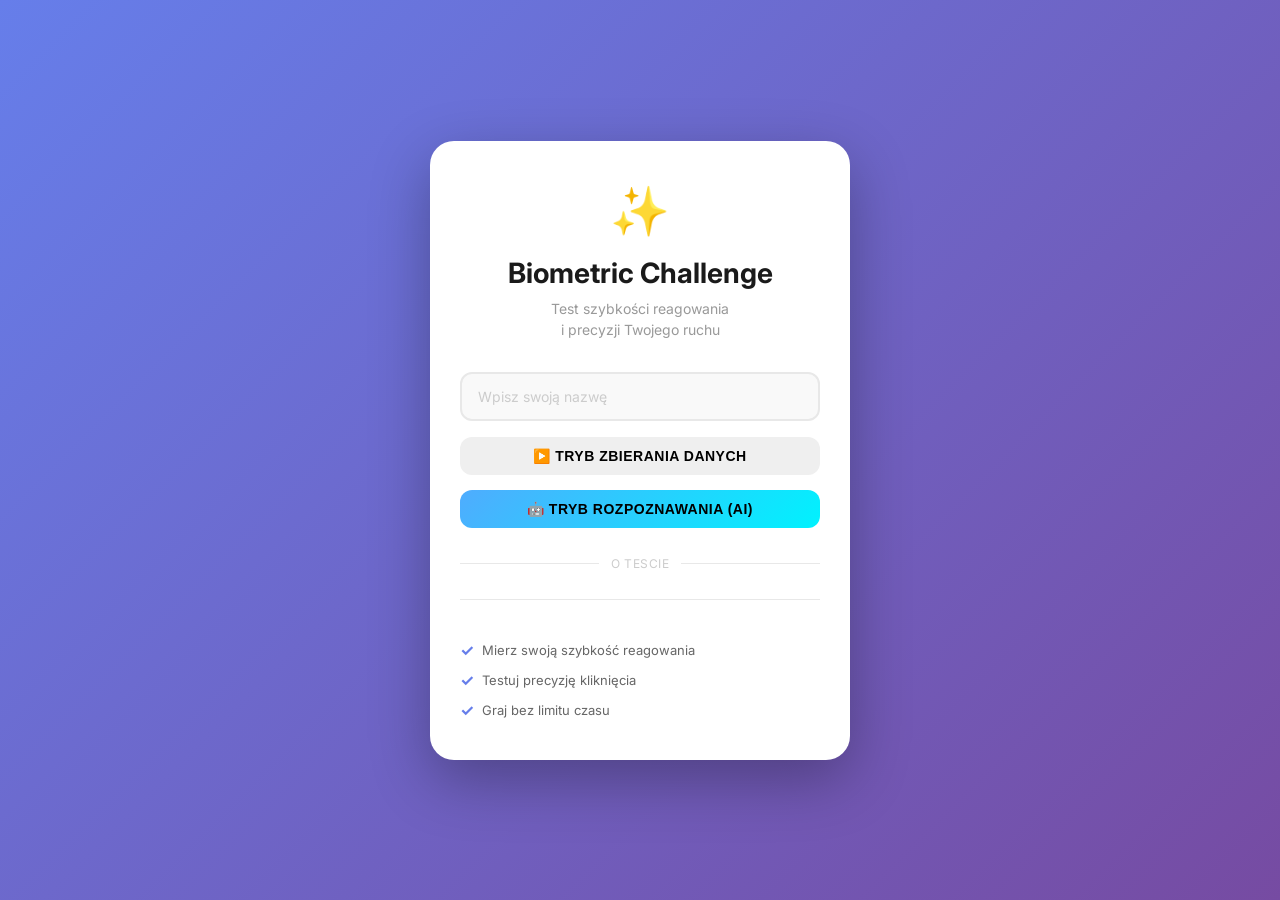
==== templates/login.html @ cdd25be3 "błedna strona rozpoznwaniania bez wprowadzonych agentów" ====
<!DOCTYPE html>
<html lang="pl">
<head>
    <meta charset="UTF-8">
    <meta name="viewport" content="width=device-width, initial-scale=1.0">
    <title>Logowanie - Biometric Challenge</title>
    <link href="https://fonts.googleapis.com/css2?family=Inter:wght@400;500;600;700&display=swap" rel="stylesheet">
    <link rel="stylesheet" href="/static/css/style.css">
</head>
<body>
    <div class="login-container">
        <div class="card">
            <div class="logo">✨</div>
            <h2>Biometric Challenge</h2>
            <p>Test szybkości reagowania<br>i precyzji Twojego ruchu</p>

            <form id="loginForm">
                <input 
                    type="text" 
                    id="username" 
                    placeholder="Wpisz swoją nazwę" 
                    required
                    autocomplete="off"
                >
                <button type="submit">▶️ Tryb Zbierania Danych</button>
            </form>

            <div style="margin-top: 15px;">
                <button onclick="window.location.href='/recognition'" style="background: linear-gradient(135deg, #4facfe 0%, #00f2fe 100%); width: 100%;">🤖 Tryb Rozpoznawania (AI)</button>
            </div>

            <div class="divider">
                <span>O tescie</span>
            </div>

            <div class="features">
                <div class="feature-list">
                    <div class="feature-item">Mierz swoją szybkość reagowania</div>
                    <div class="feature-item">Testuj precyzję kliknięcia</div>
                    <div class="feature-item">Graj bez limitu czasu</div>
                </div>
            </div>
        </div>
    </div>

    <script src="{{ url_for('static', filename='js/auth.js') }}"></script>
</body>
</html>
---- static/css/style.css ----
* {
    margin: 0;
    padding: 0;
    box-sizing: border-box;
}

body {
    font-family: 'Inter', -apple-system, BlinkMacSystemFont, 'Segoe UI', sans-serif;
    background: linear-gradient(135deg, #667eea 0%, #764ba2 100%);
    min-height: 100vh;
    display: flex;
    justify-content: center;
    align-items: center;
    padding: 19px;
}

.container {
    width: 100%;
    max-width: 70vw;
    background: white;
    border-radius: 23px;
    box-shadow: 0 19px 57px rgba(0, 0, 0, 0.3);
    overflow: hidden;
}

.header {
    background: linear-gradient(135deg, #667eea 0%, #764ba2 100%);
    color: white;
    padding: 38px 28px;
    text-align: center;
    position: relative;
}

.header h1 {
    font-size: 26px;
    font-weight: 700;
    margin-bottom: 7px;
}

.header p {
    font-size: 14px;
    opacity: 0.9;
}

.header .user-badge {
    display: inline-block;
    background: rgba(255, 255, 255, 0.2);
    padding: 5px 15px;
    border-radius: 20px;
    margin-top: 12px;
    font-size: 13px;
    backdrop-filter: blur(10px);
}

#logoutBtn {
    position: absolute;
    top: 16px;
    right: 16px;
    background: rgba(255, 255, 255, 0.25);
    color: white;
    padding: 8px 17px;
    border: none;
    border-radius: 8px;
    font-size: 13px;
    cursor: pointer;
    transition: all 0.3s ease;
    text-transform: uppercase;
    letter-spacing: 0.5px;
}

#logoutBtn:hover {
    background: rgba(255, 255, 255, 0.35);
    transform: translateY(-1px);
}

.content {
    padding: 38px 28px;
}

.status-bar {
    background: linear-gradient(135deg, #f093fb 0%, #f5576c 100%);
    padding: 15px 19px;
    border-radius: 15px;
    color: white;
    font-size: 14px;
    margin-bottom: 28px;
    display: flex;
    align-items: center;
    gap: 10px;
}

.status-bar::before {
    content: '';
    width: 10px;
    height: 10px;
    background: #fff;
    border-radius: 50%;
    animation: pulse 2s infinite;
}

@keyframes pulse {
    0%, 100% { opacity: 1; }
    50% { opacity: 0.5; }
}

#gameContainer {
    background: #f8f9fa;
    padding: 28px;
    border-radius: 19px;
    border: 2px solid #f0f0f0;
}

#gameContainer h2 {
    font-size: 23px;
    font-weight: 700;
    color: #1a1a1a;
    margin-bottom: 19px;
    text-align: center;
}

#gameInfo {
    display: grid;
    grid-template-columns: repeat(3, 1fr);
    gap: 15px;
    margin-bottom: 23px;
}

.stat-card {
    background: white;
    padding: 15px;
    border-radius: 12px;
    text-align: center;
    border: 1px solid #e8e8e8;
    transition: transform 0.2s, box-shadow 0.2s;
}

.stat-card:hover {
    transform: translateY(-2px);
    box-shadow: 0 8px 15px rgba(0, 0, 0, 0.08);
}

.stat-card label {
    display: block;
    font-size: 11px;
    color: #999;
    text-transform: uppercase;
    letter-spacing: 0.5px;
    margin-bottom: 5px;
}

.stat-card .value {
    font-size: 23px;
    font-weight: 700;
    color: #667eea;
}

#gameArea {
    width: 100%;
    height: 378px;
    background: linear-gradient(135deg, #667eea 0%, #764ba2 100%);
    border-radius: 15px;
    position: relative;
    overflow: hidden;
    margin-bottom: 23px;
    box-shadow: 0 10px 28px rgba(102, 126, 234, 0.3);
}

.diamond {
    width: 48px;
    height: 48px;
    background: linear-gradient(135deg, #f093fb 0%, #f5576c 100%);
    transform: rotate(45deg);
    position: absolute;
    cursor: pointer;
    box-shadow: 0 8px 23px rgba(245, 87, 108, 0.4);
    border-radius: 4px;
    transition: all 0.1s ease;
}

.diamond:hover {
    transform: rotate(45deg) scale(1.1);
    box-shadow: 0 12px 30px rgba(245, 87, 108, 0.5);
}

#controls {
    display: flex;
    gap: 12px;
    justify-content: center;
}

button {
    padding: 11px 30px;
    border: none;
    border-radius: 12px;
    font-size: 14px;
    font-weight: 600;
    cursor: pointer;
    transition: all 0.3s ease;
    text-transform: uppercase;
    letter-spacing: 0.5px;
}

#startBtn {
    background: linear-gradient(135deg, #667eea 0%, #764ba2 100%);
    color: white;
    flex: 1;
    max-width: 189px;
}

#startBtn:hover:not(:disabled) {
    transform: translateY(-2px);
    box-shadow: 0 12px 23px rgba(102, 126, 234, 0.4);
}

#startBtn:disabled {
    opacity: 0.5;
    cursor: not-allowed;
}

#stopBtn {
    background: linear-gradient(135deg, #f093fb 0%, #f5576c 100%);
    color: white;
    flex: 1;
    max-width: 189px;
}

#stopBtn:hover:not(:disabled) {
    transform: translateY(-2px);
    box-shadow: 0 12px 23px rgba(245, 87, 108, 0.4);
}

#stopBtn:disabled {
    opacity: 0.5;
    cursor: not-allowed;
}

/* Login Page Styles */
.login-container {
    width: 100%;
    max-width: 420px;
}

.card {
    background: white;
    padding: 40px 30px;
    border-radius: 24px;
    box-shadow: 0 20px 60px rgba(0, 0, 0, 0.3);
    text-align: center;
    animation: slideUp 0.6s ease-out;
}

@keyframes slideUp {
    from {
        opacity: 0;
        transform: translateY(20px);
    }
    to {
        opacity: 1;
        transform: translateY(0);
    }
}

.logo {
    font-size: 48px;
    margin-bottom: 16px;
}

.card h2 {
    font-size: 28px;
    font-weight: 700;
    color: #1a1a1a;
    margin-bottom: 8px;
}

.card p {
    font-size: 14px;
    color: #999;
    margin-bottom: 32px;
    line-height: 1.5;
}

form {
    display: flex;
    flex-direction: column;
    gap: 16px;
}

input {
    padding: 14px 16px;
    border: 2px solid #e8e8e8;
    border-radius: 12px;
    font-size: 14px;
    font-family: 'Inter', sans-serif;
    transition: all 0.3s ease;
    background: #f9f9f9;
}

input:focus {
    outline: none;
    border-color: #667eea;
    background: white;
    box-shadow: 0 0 0 3px rgba(102, 126, 234, 0.1);
}

input::placeholder {
    color: #ccc;
}

.divider {
    display: flex;
    align-items: center;
    gap: 12px;
    margin: 28px 0;
}

.divider::before,
.divider::after {
    content: '';
    flex: 1;
    height: 1px;
    background: #e8e8e8;
}

.divider span {
    font-size: 12px;
    color: #ccc;
    text-transform: uppercase;
    letter-spacing: 0.5px;
}

.features {
    margin-top: 28px;
    padding-top: 28px;
    border-top: 1px solid #e8e8e8;
}

.features p {
    font-size: 12px;
    color: #999;
    line-height: 1.8;
}

.feature-list {
    display: flex;
    flex-direction: column;
    gap: 10px;
    margin-top: 12px;
    text-align: left;
}

.feature-item {
    display: flex;
    align-items: center;
    gap: 8px;
    font-size: 13px;
    color: #666;
}

.feature-item::before {
    content: '✓';
    color: #667eea;
    font-weight: 700;
    font-size: 16px;
}

@media (max-width: 480px) {
    .card {
        padding: 30px 20px;
    }

    .card h2 {
        font-size: 24px;
    }

    .logo {
        font-size: 40px;
    }
}

@media (max-width: 640px) {
    .header {
        padding: 28px 19px;
    }

    .header h1 {
        font-size: 23px;
    }

    .content {
        padding: 19px;
    }

    #gameContainer {
        padding: 19px;
    }

    #gameArea {
        height: 284px;
    }

    #gameInfo {
        grid-template-columns: 1fr;
        gap: 12px;
    }

    #controls {
        flex-direction: column;
    }

    #startBtn, #stopBtn {
        max-width: none;
    }
}
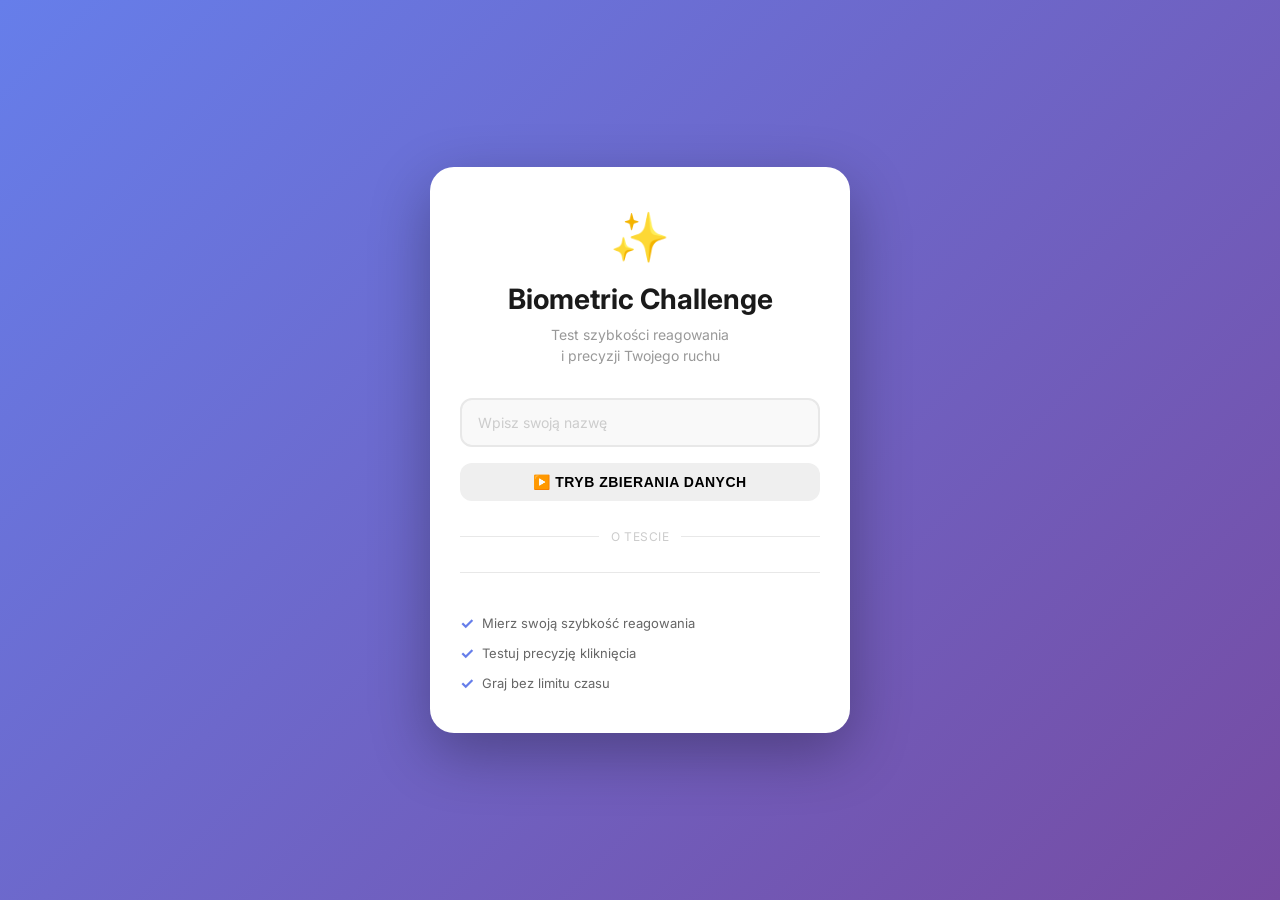
==== commit 6bfebcaf: "czasowe usniecie guzika od rozpozawania" ====
--- a/templates/login.html
+++ b/templates/login.html
@@ -24,11 +24,11 @@
                 >
                 <button type="submit">▶️ Tryb Zbierania Danych</button>
             </form>
-
+<!--
             <div style="margin-top: 15px;">
                 <button onclick="window.location.href='/recognition'" style="background: linear-gradient(135deg, #4facfe 0%, #00f2fe 100%); width: 100%;">🤖 Tryb Rozpoznawania (AI)</button>
             </div>
-
+-->
             <div class="divider">
                 <span>O tescie</span>
             </div>
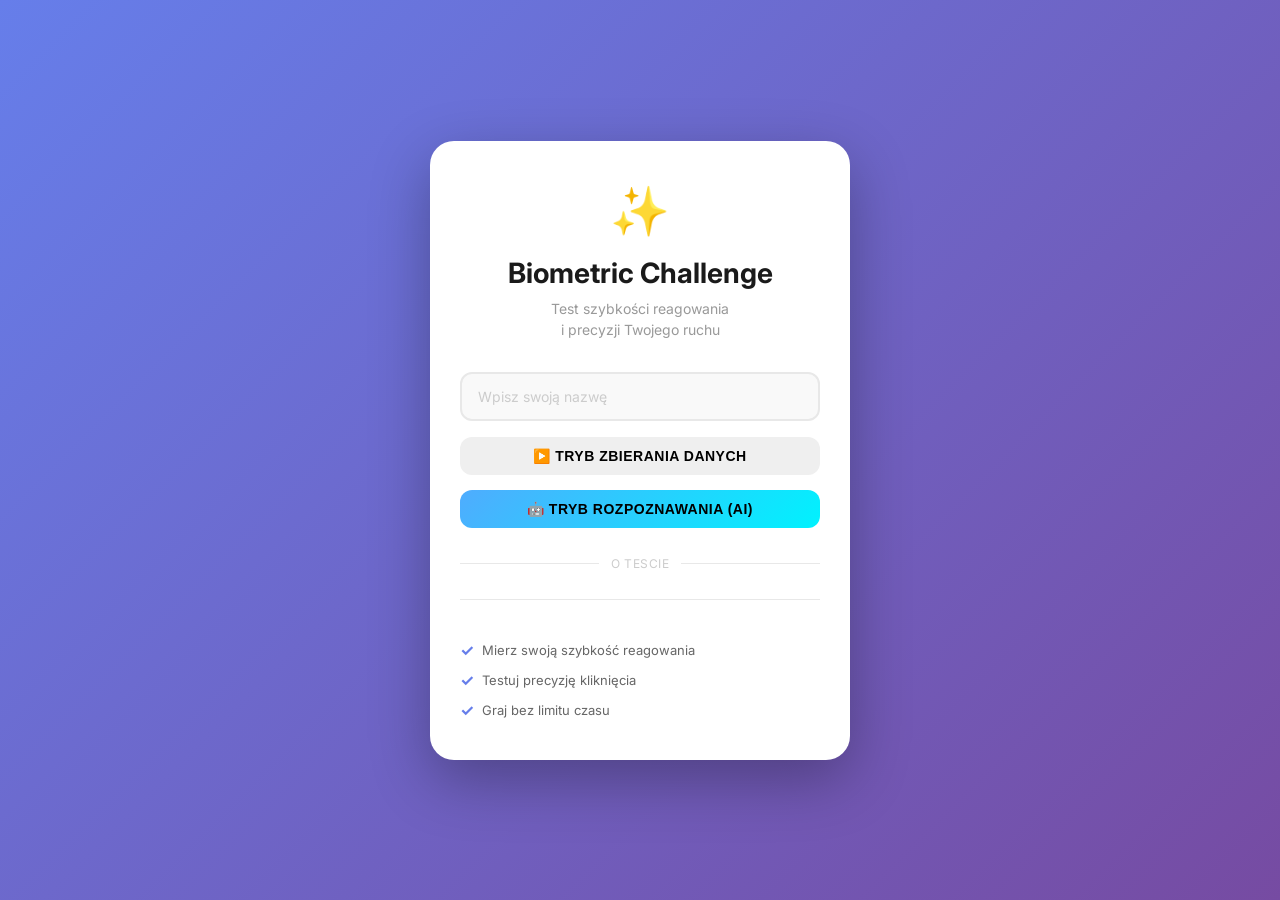
==== commit 78293c8a: "dodanie przycisuku do prozpoznawani" ====
--- a/templates/login.html
+++ b/templates/login.html
@@ -24,11 +24,10 @@
                 >
                 <button type="submit">▶️ Tryb Zbierania Danych</button>
             </form>
-<!--
             <div style="margin-top: 15px;">
                 <button onclick="window.location.href='/recognition'" style="background: linear-gradient(135deg, #4facfe 0%, #00f2fe 100%); width: 100%;">🤖 Tryb Rozpoznawania (AI)</button>
             </div>
--->
+            
             <div class="divider">
                 <span>O tescie</span>
             </div>
